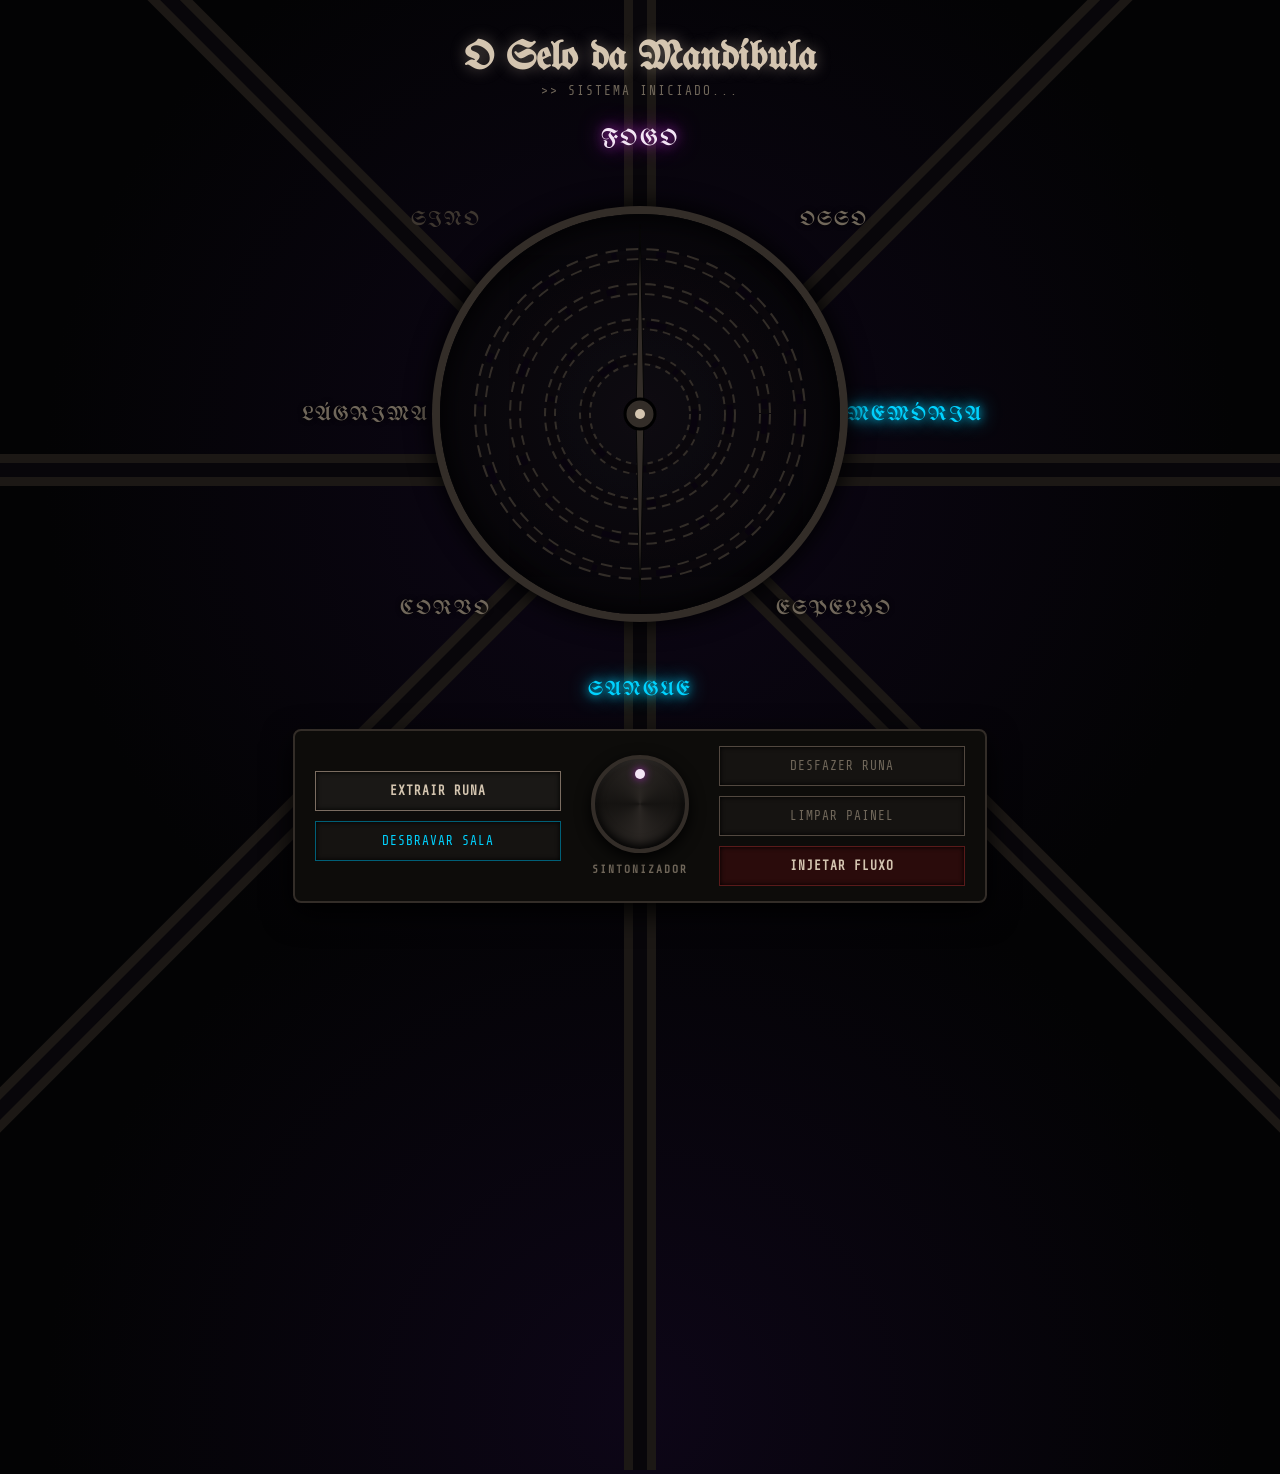
==== index.html @ b42362d1 "feat: logica aprimorada" ====
<!DOCTYPE html>
<html lang="pt-BR">
<head>
  <meta charset="UTF-8">
  <meta name="viewport" content="width=device-width, initial-scale=1.0, user-scalable=no">
  <title>O SELO DA MANDÍBULA</title>
  <link rel="preconnect" href="https://fonts.googleapis.com" />
  <link rel="preconnect" href="https://fonts.gstatic.com" crossorigin />
  <link href="https://fonts.googleapis.com/css2?family=UnifrakturMaguntia&family=Share+Tech+Mono&display=swap" rel="stylesheet" />
  <link rel="stylesheet" href="style.css" />
</head>
<body>

  <!-- Tubos Pneumáticos ao Fundo -->
  <div id="tubes-container">
    <svg id="tubes-svg" viewBox="0 0 2000 2000">
      <g id="tubes-group"></g>
    </svg>
  </div>

  <header>
    <h1>O Selo da Mand&iacute;bula</h1>
    <div class="system-log" id="log-out">&gt;&gt; SISTEMA INICIADO...</div>
  </header>

  <div class="astrolabe-wrapper">
    <div id="labels-container"></div>
    
    <svg class="astrolabe-svg" viewBox="0 0 400 400">
      <circle cx="200" cy="200" r="160" class="gear-teeth" stroke-dasharray="12 8" />
      <circle cx="200" cy="200" r="125" class="gear-teeth" stroke-dasharray="10 8" />
      <circle cx="200" cy="200" r="90" class="gear-teeth" stroke-dasharray="8 6" />
      <circle cx="200" cy="200" r="55" class="gear-teeth" stroke-dasharray="6 6" />

      <circle cx="200" cy="200" r="160" class="gear-base" />
      <circle cx="200" cy="200" r="125" class="gear-base" />
      <circle cx="200" cy="200" r="90" class="gear-base" />
      <circle cx="200" cy="200" r="55" class="gear-base" />

      <g opacity="0.6">
        <circle cx="200" cy="200" r="160" class="slosh" />
        <circle cx="200" cy="200" r="125" class="slosh" />
        <circle cx="200" cy="200" r="90" class="slosh" />
        <circle cx="200" cy="200" r="55" class="slosh" />
      </g>

      <!-- DUPLA CAMADA: liquid-glow (brilho) + liquid-core (fluido escuro no meio) -->
      <g class="ring-fill" id="ring-group-0">
        <circle cx="200" cy="200" r="55" class="liquid-glow" style="--circ: 346;" />
        <circle cx="200" cy="200" r="55" class="liquid-core" style="--circ: 346;" />
      </g>
      <g class="ring-fill" id="ring-group-1">
        <circle cx="200" cy="200" r="90" class="liquid-glow" style="--circ: 566;" />
        <circle cx="200" cy="200" r="90" class="liquid-core" style="--circ: 566;" />
      </g>
      <g class="ring-fill" id="ring-group-2">
        <circle cx="200" cy="200" r="125" class="liquid-glow" style="--circ: 786;" />
        <circle cx="200" cy="200" r="125" class="liquid-core" style="--circ: 786;" />
      </g>
      <g class="ring-fill" id="ring-group-3">
        <circle cx="200" cy="200" r="160" class="liquid-glow" style="--circ: 1006;" />
        <circle cx="200" cy="200" r="160" class="liquid-core" style="--circ: 1006;" />
      </g>

      <g id="flow-rotator">
        <line id="flow-line" x1="200" y1="200" x2="200" y2="20" class="flow-line" />
      </g>

      <g id="needle-group">
        <path d="M196,200 L200,10 L204,200 L200,390 Z" fill="var(--iron)" stroke="#050505" stroke-width="1"/>
        <circle cx="200" cy="200" r="15" fill="var(--iron)" stroke="#000" stroke-width="3"/>
        <circle cx="200" cy="200" r="5" fill="var(--bone)" />
      </g>
    </svg>
  </div>

  <!-- PAINEL DE CONTROLE OTIMIZADO -->
  <div class="dashboard-controls">
    <div class="panel-section">
      <button class="primary" id="btn-extract" onclick="extractRune()">EXTRAIR RUNA</button>
      <button id="btn-resolve" onclick="resolveRoom()" style="color: #00d2ff; border-color: #005f77;">DESBRAVAR SALA</button>
    </div>
    
    <div class="knob-wrapper">
      <div id="knob" class="knob-dial">
        <div class="knob-dot"></div>
      </div>
      <div class="knob-label">SINTONIZADOR</div>
    </div>
    
    <div class="panel-section">
      <button id="btn-undo" onclick="undoLast()">DESFAZER RUNA</button>
      <button id="btn-clear" onclick="clearAll()">LIMPAR PAINEL</button>
      <button class="danger" id="btn-inject" onclick="injectFlux()">INJETAR FLUXO</button>
    </div>
  </div>

  <div id="modal-overlay">
    <div id="modal-box">
      <h2 id="modal-title"></h2>
      <p id="modal-desc"></p>
      <button id="modal-close-btn" onclick="closeModal()">[ RECONHECER ]</button>
    </div>
  </div>

  <!-- Importa o Script Separado -->
  <script src="script.js"></script>
</body>
</html>
---- style.css ----
:root {
  --bg: #030304; /* Fundo void quase absoluto */
  --bone: #d4c5b0;
  --bone-dim: #70675a; /* Rótulos inativos mais apagados para contraste */
  --iron: #332d28; 
  --iron-light: #524840;
  --liquid: #080110; /* Preto-roxo denso */
  --miasma: #9c27b0; /* Roxo neon brilhante */
  --miasma-light: #f3e5f5; /* Rótulo ativo quase branco-roxo */
  --success: #00d2ff; /* Ciano/azul neon */
  --danger: #ff0055; /* Vermelho/magenta neon */
  --font-title: 'UnifrakturMaguntia', serif;
  --font-ui: 'Share Tech Mono', 'Courier New', monospace;
}

body {
  background-color: var(--bg);
  background-image: radial-gradient(circle at 50% 50%, #0d0617 0%, var(--bg) 75%);
  color: var(--bone);
  font-family: var(--font-ui);
  text-align: center;
  margin: 0;
  padding: 20px;
  overflow-x: hidden;
  min-height: 100vh;
  display: flex;
  flex-direction: column;
  align-items: center;
  justify-content: center;
  position: relative;
}

header { margin-bottom: 10px; z-index: 10; }
h1 {
  font-family: var(--font-title);
  font-size: 2.5rem;
  margin: 0;
  color: var(--bone);
  text-shadow: 0 0 15px rgba(212, 197, 176, 0.4);
}

.system-log {
  color: var(--bone-dim);
  font-size: 0.8rem;
  letter-spacing: 2px;
  margin-top: 5px;
  height: 20px;
  text-transform: uppercase;
}

.astrolabe-wrapper {
  position: relative;
  width: 600px;
  height: 600px;
  margin: 0 auto 15px;
}

/* Fundo Pneumático */
#tubes-container {
  position: absolute; 
  top: 50%;
  left: 50%;
  width: 2000px;
  height: 2000px;
  transform: translate(-50%, -50%);
  z-index: -1; 
  pointer-events: none;
}

#tubes-svg {
  width: 100%;
  height: 100%;
}

.tube-base {
  stroke: #1c1815;
  stroke-width: 32px;
  stroke-linecap: round;
}

.tube-groove {
  stroke: #08060a;
  stroke-width: 14px;
  stroke-linecap: round;
}

/* SISTEMA DE DUPLA CAMADA PARA OS TUBOS (Miolo preto-roxo + brilho nas bordas) */
.tube-liquid-glow {
  stroke: var(--miasma);
  stroke-width: 12px;
  stroke-linecap: round;
  stroke-dasharray: 1500;
  stroke-dashoffset: 1500;
  transition: stroke-dashoffset 0.8s cubic-bezier(0.2, 0.8, 0.2, 1);
}

.tube-liquid-core {
  stroke: var(--liquid);
  stroke-width: 6px;
  stroke-linecap: round;
  stroke-dasharray: 1500;
  stroke-dashoffset: 1500;
  transition: stroke-dashoffset 0.8s cubic-bezier(0.2, 0.8, 0.2, 1) 0.04s;
}

.tube-liquid-glow.filled, .tube-liquid-core.filled {
  stroke-dashoffset: 0;
}

.tube-liquid-glow.boil {
  animation: boilGlow 0.2s infinite alternate !important;
}
.tube-liquid-core.boil {
  animation: boilCore 0.2s infinite alternate !important;
}

@keyframes boilGlow {
  0% { stroke: var(--miasma); }
  100% { stroke: #d946ef; }
}
@keyframes boilCore {
  0% { stroke: var(--liquid); }
  100% { stroke: #310a54; }
}

#labels-container {
  position: absolute;
  top: 0;
  left: 0;
  width: 100%;
  height: 100%;
  pointer-events: none;
}

.rune-label {
  position: absolute;
  transform: translate(-50%, -50%);
  color: var(--bone-dim);
  font-family: var(--font-title);
  font-size: 1.25rem;
  letter-spacing: 2px;
  text-shadow: 0 0 5px #000;
  transition: color 0.3s, text-shadow 0.3s, transform 0.3s;
}

/* === Lógica Visual do Labirinto === */
.rune-label.resolvida {
  color: #3e3730 !important; /* Muito escura, sala vazia */
  text-shadow: none !important;
}

.rune-label.disponivel {
  color: #00d2ff;
  text-shadow: 0 0 10px #00d2ff, 0 0 20px #00d2ff;
  animation: pulse-disponivel 2s infinite alternate;
}

@keyframes pulse-disponivel {
  0% { text-shadow: 0 0 5px #00d2ff, 0 0 10px #00d2ff; color: #80e5ff; }
  100% { text-shadow: 0 0 15px #00d2ff, 0 0 30px #00d2ff; color: #ffffff; }
}

/* === Feedback da Agulha sobre Rótulo === */
.rune-label.active {
  color: var(--miasma-light);
  text-shadow: 0 0 10px var(--miasma), 0 0 20px var(--miasma);
  transform: translate(-50%, -50%) scale(1.15);
  z-index: 5;
}

.rune-label.disponivel.active {
  transform: translate(-50%, -50%) scale(1.15);
  color: #ffffff;
  text-shadow: 0 0 15px #00d2ff, 0 0 30px #00d2ff, 0 0 45px #00d2ff;
  animation: none;
}

.rune-label.extracted {
  color: var(--miasma-light);
  text-shadow: 0 0 15px var(--miasma);
}

.rune-label.extracted.active {
  transform: translate(-50%, -50%) scale(1.15);
}

.astrolabe-svg {
  position: absolute;
  top: 100px;
  left: 100px;
  width: 400px;
  height: 400px;
  border-radius: 50%;
  background: radial-gradient(circle at center, #0f0c12, #040306);
  box-shadow: inset 0 0 30px #000, 0 0 0 8px var(--iron), 0 0 25px 10px #000;
}

.gear-teeth {
  fill: none;
  stroke: var(--iron);
  stroke-width: 12;
}

.gear-base {
  fill: none;
  stroke: #0a080c;
  stroke-width: 8;
}

.slosh {
  fill: none;
  stroke: var(--liquid);
  stroke-width: 6;
  stroke-dasharray: 20 60 5 40 10 80;
  transition: stroke-dashoffset 0.5s cubic-bezier(0.25, 1, 0.5, 1);
}

/* SISTEMA DE DUPLA CAMADA PARA OS ANÉIS (Miolo preto-roxo + brilho nas bordas) */
.liquid-glow {
  fill: none;
  stroke: var(--miasma);
  stroke-width: 10px;
  stroke-linecap: round;
  stroke-dasharray: var(--circ);
  stroke-dashoffset: var(--circ);
  transition: stroke-dashoffset 0.6s ease-out;
}

.liquid-core {
  fill: none;
  stroke: var(--liquid);
  stroke-width: 4px;
  stroke-linecap: round;
  stroke-dasharray: var(--circ);
  stroke-dashoffset: var(--circ);
  transition: stroke-dashoffset 0.6s ease-out 0.04s;
}

.liquid-glow.filled, .liquid-core.filled {
  stroke-dashoffset: 0;
}

.liquid-glow.boil {
  animation: boilGlow 0.2s infinite alternate !important;
}
.liquid-core.boil {
  animation: boilCore 0.2s infinite alternate !important;
}

.flow-line {
  stroke: var(--miasma);
  stroke-width: 6;
  stroke-linecap: round;
  stroke-dasharray: 180;
  stroke-dashoffset: 180;
  opacity: 0;
}

.flow-line.active {
  stroke-dashoffset: 0;
  opacity: 1;
  transition: stroke-dashoffset 0.4s ease-out, opacity 0.1s;
}

.flow-line.fade-out {
  stroke-dashoffset: 0;
  opacity: 0;
  transition: opacity 0.3s;
}

#needle-group {
  transition: transform 0.4s cubic-bezier(0.34, 1.56, 0.64, 1);
  transform-origin: 200px 200px;
}

#flow-rotator {
  transform-origin: 200px 200px;
}

/* === O PAINEL DE CONTROLE (KNOB) === */
.dashboard-controls {
  display: flex;
  justify-content: center;
  align-items: center;
  gap: 30px;
  z-index: 10;
  width: 100%;
  max-width: 650px;
  background: #0d0c0a;
  padding: 15px 20px;
  border: 2px solid var(--iron);
  border-radius: 8px;
  box-shadow: 0 10px 30px #000;
}

.panel-section {
  display: flex;
  flex-direction: column;
  gap: 10px;
  flex: 1;
}

.knob-wrapper {
  display: flex;
  flex-direction: column;
  align-items: center;
  gap: 10px;
}

.knob-dial {
  width: 90px;
  height: 90px;
  border-radius: 50%;
  background: conic-gradient(from 180deg, #2a2623, #151311, #2a2623, #151311, #2a2623);
  box-shadow: 0 5px 15px #000, inset 0 2px 5px rgba(255,255,255,0.05), inset 0 -4px 10px #000;
  border: 4px solid var(--iron);
  position: relative;
  cursor: pointer;
  cursor: grab;
  transform: rotate(0deg);
  transition: transform 0.25s cubic-bezier(0.2, 0.8, 0.2, 1);
  touch-action: none;
}

.knob-dial:active {
  cursor: grabbing;
}

.knob-dot {
  width: 10px;
  height: 10px;
  background: var(--miasma-light);
  border-radius: 50%;
  position: absolute;
  top: 10px;
  left: 50%;
  transform: translateX(-50%);
  box-shadow: 0 0 8px var(--miasma);
}

.knob-label {
  font-size: 0.7rem;
  letter-spacing: 2px;
  color: var(--bone-dim);
  font-weight: bold;
}

button {
  background: #151311;
  border: 1px solid var(--iron-light);
  color: var(--bone-dim);
  font-family: var(--font-ui);
  font-size: 0.8rem;
  padding: 12px 10px;
  cursor: pointer;
  box-shadow: inset 0 0 5px #000;
  text-transform: uppercase;
  letter-spacing: 1px;
  transition: all 0.2s;
}

button:hover:not(:disabled) {
  background: #1a1816;
  color: var(--bone);
  border-color: var(--bone-dim);
}

button:active:not(:disabled) {
  transform: scale(0.96);
}

button.primary {
  background: #1a1816;
  border-color: #7b6d61;
  color: var(--bone);
  font-weight: bold;
}

button.danger {
  background: #2a0b0b;
  border-color: #5a1a1a;
  color: var(--bone);
  font-weight: bold;
}

button.danger:hover:not(:disabled) {
  background: #3a1515;
  border-color: #8a2a2a;
  box-shadow: 0 0 10px rgba(255, 51, 51, 0.3);
}

button:disabled {
  opacity: 0.4;
  pointer-events: none;
}

/* Animations */
@keyframes shake {
  0%, 100% { transform: translate(0, 0); }
  10%, 30%, 50%, 70%, 90% { transform: translate(-8px, -4px) rotate(-1deg); }
  20%, 40%, 60%, 80% { transform: translate(8px, 4px) rotate(1deg); }
}
.shake {
  animation: shake 0.5s cubic-bezier(.36,.07,.19,.97) both;
}

@keyframes etherealPulse {
  0%, 100% { background-color: var(--bg); }
  50% { background-color: #0b1a29; }
}
.ethereal-pulse {
  animation: etherealPulse 3s ease-in-out infinite;
}

@keyframes spin {
  0% { transform: rotate(0deg); }
  100% { transform: rotate(360deg); }
}
.ring-fill {
  transform-origin: 200px 200px;
}

/* Modal */
#modal-overlay {
  position: fixed;
  inset: 0;
  background: rgba(0,0,0,0.85);
  display: flex;
  justify-content: center;
  align-items: center;
  z-index: 1000;
  opacity: 0;
  pointer-events: none;
  transition: opacity 0.3s;
}
#modal-overlay.visible {
  opacity: 1;
  pointer-events: auto;
}
#modal-box {
  background: #0d0c0b;
  border: 2px solid var(--iron);
  padding: 30px 40px;
  text-align: center;
  box-shadow: 0 0 30px #000;
  max-width: 400px;
  width: 90%;
}
#modal-box.success {
  border-color: var(--success);
  box-shadow: 0 0 30px rgba(0, 210, 255, 0.2);
}
#modal-box.danger {
  border-color: var(--danger);
  box-shadow: 0 0 30px rgba(255, 0, 85, 0.2);
}
#modal-title {
  font-family: var(--font-title);
  font-size: 1.8rem;
  margin-top: 0;
  margin-bottom: 10px;
}
#modal-box.success #modal-title { color: var(--success); }
#modal-box.danger #modal-title { color: var(--danger); }
#modal-desc {
  font-size: 1rem;
  margin-bottom: 25px;
  color: var(--bone);
  line-height: 1.5;
}

/* Responsive Tablet/Mobile */
@media (max-width: 768px) {
  .astrolabe-wrapper {
    transform: scale(0.65);
    margin: -90px auto -60px;
  }
  .dashboard-controls {
    flex-direction: row;
    flex-wrap: wrap;
    padding: 15px;
    gap: 15px;
  }
  .knob-wrapper {
    order: -1; 
    width: 100%; 
    margin-bottom: 10px;
  }
  .panel-section {
    flex-direction: column;
    width: 45%;
  }
  h1 { font-size: 2.2rem; }
}
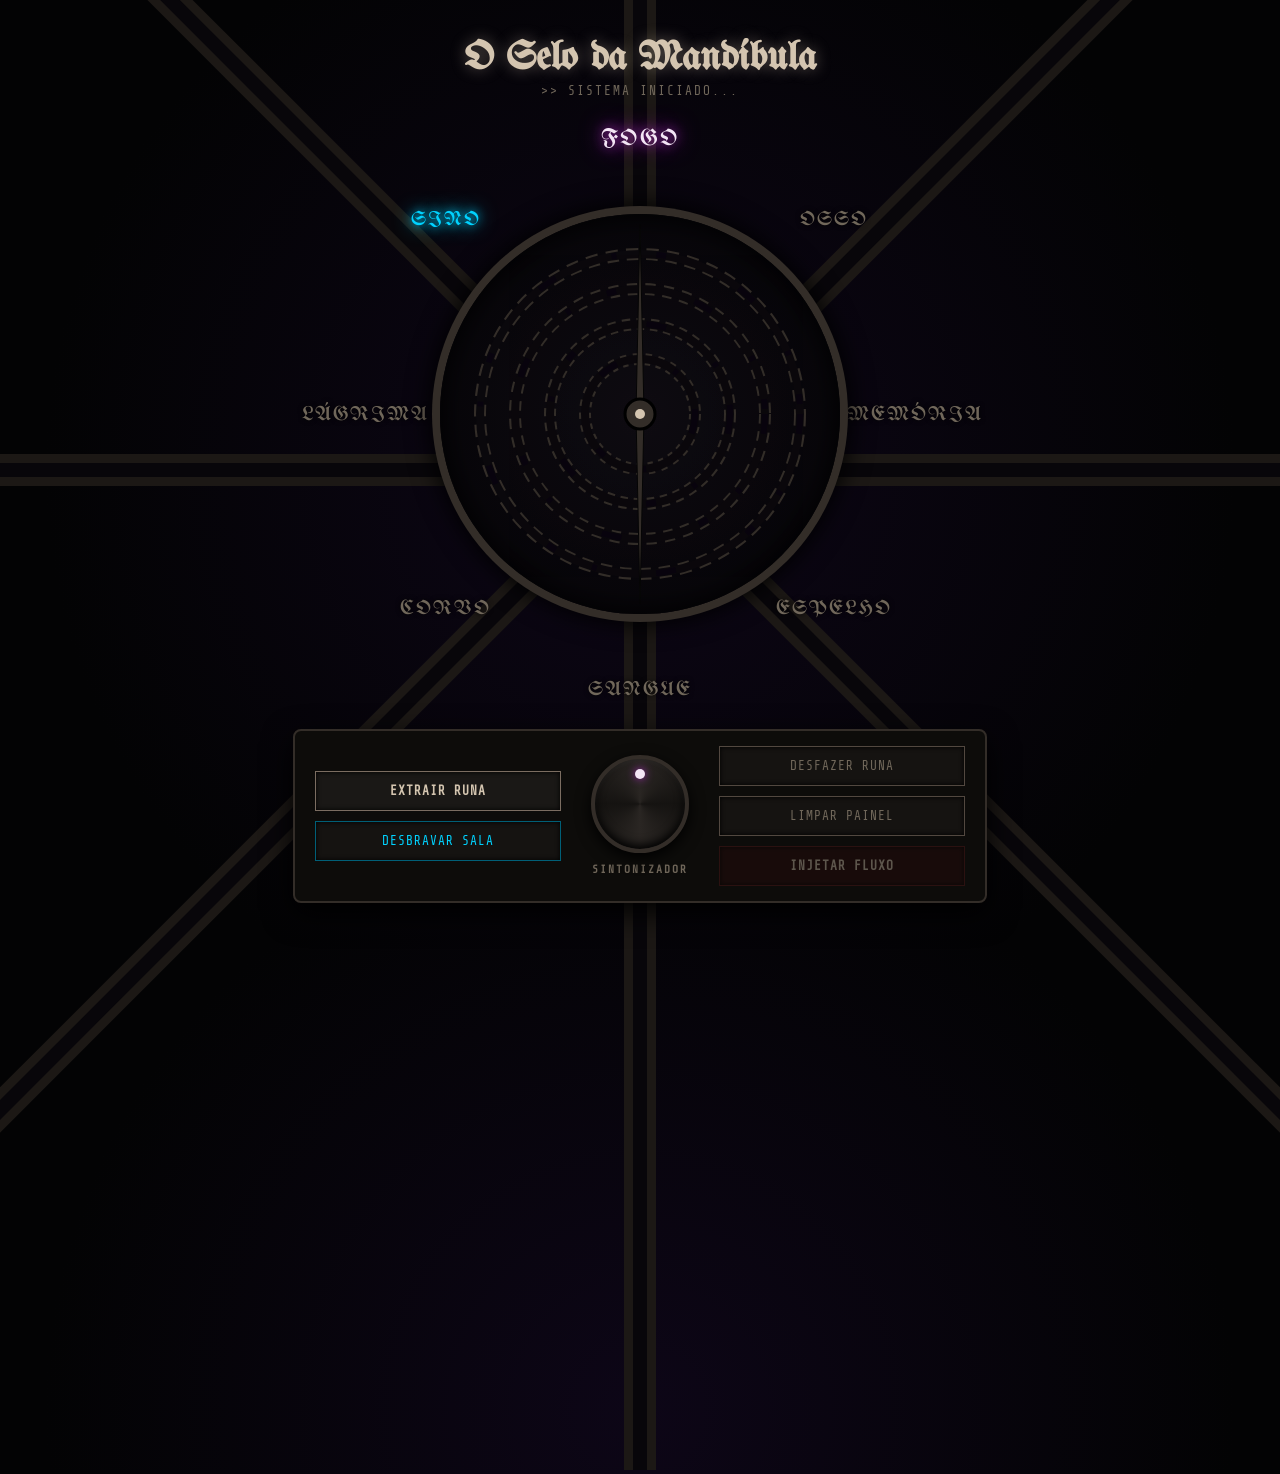
==== commit 84a3dc56: "feature: responsividade" ====
--- a/index.html
+++ b/index.html
@@ -24,9 +24,10 @@
   </header>
 
   <div class="astrolabe-wrapper">
-    <div id="labels-container"></div>
+    <div class="astrolabe-inner" id="astrolabe-inner">
+      <div id="labels-container"></div>
     
-    <svg class="astrolabe-svg" viewBox="0 0 400 400">
+      <svg class="astrolabe-svg" viewBox="0 0 400 400">
       <circle cx="200" cy="200" r="160" class="gear-teeth" stroke-dasharray="12 8" />
       <circle cx="200" cy="200" r="125" class="gear-teeth" stroke-dasharray="10 8" />
       <circle cx="200" cy="200" r="90" class="gear-teeth" stroke-dasharray="8 6" />
@@ -72,6 +73,7 @@
         <circle cx="200" cy="200" r="5" fill="var(--bone)" />
       </g>
     </svg>
+    </div>
   </div>
 
   <!-- PAINEL DE CONTROLE OTIMIZADO -->
--- a/style.css
+++ b/style.css
@@ -55,6 +55,16 @@
   margin: 0 auto 15px;
 }
 
+/* Container interno fixo em 600x600 que escala proporcionalmente ao wrapper */
+.astrolabe-inner {
+  position: absolute;
+  top: 0;
+  left: 0;
+  width: 600px;
+  height: 600px;
+  transform-origin: top left;
+}
+
 /* Fundo Pneumático */
 #tubes-container {
   position: absolute; 
@@ -144,11 +154,14 @@
 }
 
 /* === Lógica Visual do Labirinto === */
+
+/* DESBRAVADA: Verde esmeralda — "Conquistada, já passei aqui" */
 .rune-label.resolvida {
-  color: #3e3730 !important; /* Muito escura, sala vazia */
-  text-shadow: none !important;
-}
-
+  color: #2ecc71 !important;
+  text-shadow: 0 0 8px rgba(46, 204, 113, 0.6), 0 0 18px rgba(46, 204, 113, 0.3) !important;
+}
+
+/* DISPONÍVEL: Azul ciano pulsando — "Porta aberta, posso ir pra cá" */
 .rune-label.disponivel {
   color: #00d2ff;
   text-shadow: 0 0 10px #00d2ff, 0 0 20px #00d2ff;
@@ -160,7 +173,21 @@
   100% { text-shadow: 0 0 15px #00d2ff, 0 0 30px #00d2ff; color: #ffffff; }
 }
 
+/* NAVEGÁVEL: Âmbar/Dourado — "Rota +2 ou +3 que leva a sala já explorada" */
+.rune-label.navegavel {
+  color: #f0a500 !important;
+  text-shadow: 0 0 8px rgba(240, 165, 0, 0.6), 0 0 18px rgba(240, 165, 0, 0.3) !important;
+  animation: pulse-navegavel 2s infinite alternate;
+}
+
+@keyframes pulse-navegavel {
+  0% { text-shadow: 0 0 5px rgba(240, 165, 0, 0.4), 0 0 10px rgba(240, 165, 0, 0.2); color: #f0a500; }
+  100% { text-shadow: 0 0 12px rgba(240, 165, 0, 0.7), 0 0 22px rgba(240, 165, 0, 0.4); color: #ffd966; }
+}
+
 /* === Feedback da Agulha sobre Rótulo === */
+
+/* ACTIVE (genérico): Roxo neon — "Agulha apontando para esta runa" */
 .rune-label.active {
   color: var(--miasma-light);
   text-shadow: 0 0 10px var(--miasma), 0 0 20px var(--miasma);
@@ -168,13 +195,30 @@
   z-index: 5;
 }
 
+/* ACTIVE + DISPONÍVEL: Azul intenso e grande — "Agulha em cima de uma porta aberta!" */
 .rune-label.disponivel.active {
-  transform: translate(-50%, -50%) scale(1.15);
+  transform: translate(-50%, -50%) scale(1.25);
   color: #ffffff;
   text-shadow: 0 0 15px #00d2ff, 0 0 30px #00d2ff, 0 0 45px #00d2ff;
   animation: none;
 }
 
+/* ACTIVE + RESOLVIDA: Verde forte e grande — "Agulha em cima de sala já conquistada" */
+.rune-label.resolvida.active {
+  transform: translate(-50%, -50%) scale(1.15);
+  color: #5dfa8f !important;
+  text-shadow: 0 0 12px rgba(46, 204, 113, 0.8), 0 0 25px rgba(46, 204, 113, 0.5) !important;
+}
+
+/* ACTIVE + NAVEGÁVEL: Dourado forte e grande — "Agulha em cima de rota navegável" */
+.rune-label.navegavel.active {
+  transform: translate(-50%, -50%) scale(1.25);
+  color: #ffd966 !important;
+  text-shadow: 0 0 15px rgba(240, 165, 0, 0.9), 0 0 30px rgba(240, 165, 0, 0.5) !important;
+  animation: none;
+}
+
+/* EXTRAÍDA: Roxo miasma — "Runa já foi sugada pro anel central" */
 .rune-label.extracted {
   color: var(--miasma-light);
   text-shadow: 0 0 15px var(--miasma);
@@ -467,28 +511,147 @@
   margin-bottom: 25px;
   color: var(--bone);
   line-height: 1.5;
-}
-
-/* Responsive Tablet/Mobile */
-@media (max-width: 768px) {
+  white-space: pre-line;
+}
+
+/* ====================================
+   RESPONSIVIDADE — TABLET & MOBILE
+   ==================================== */
+
+/* === TABLET (até 900px) === */
+@media (max-width: 900px) {
+  body {
+    padding: 15px 10px;
+    justify-content: flex-start;
+    padding-top: 20px;
+  }
+
+  h1 {
+    font-size: clamp(1.6rem, 5vw, 2.2rem);
+  }
+
+  .system-log {
+    font-size: 0.7rem;
+    letter-spacing: 1px;
+  }
+
   .astrolabe-wrapper {
-    transform: scale(0.65);
-    margin: -90px auto -60px;
-  }
+    width: min(90vw, 520px);
+    height: min(90vw, 520px);
+  }
+
   .dashboard-controls {
+    max-width: 95vw;
+    gap: 15px;
+    padding: 12px 15px;
+  }
+
+  button {
+    font-size: 0.75rem;
+    padding: 10px 8px;
+  }
+
+  .rune-label {
+    font-size: 1.05rem;
+  }
+}
+
+/* === MOBILE (até 600px) === */
+@media (max-width: 600px) {
+  body {
+    padding: 10px 8px;
+    padding-top: 15px;
+  }
+
+  h1 {
+    font-size: clamp(1.3rem, 6vw, 1.8rem);
+  }
+
+  .system-log {
+    font-size: 0.65rem;
+    letter-spacing: 0.5px;
+  }
+
+  .astrolabe-wrapper {
+    width: min(92vw, 420px);
+    height: min(92vw, 420px);
+    margin: 0 auto 8px;
+  }
+
+  .dashboard-controls {
+    flex-direction: column;
+    align-items: stretch;
+    max-width: 95vw;
+    gap: 12px;
+    padding: 12px;
+  }
+
+  .dashboard-controls > .panel-section {
     flex-direction: row;
-    flex-wrap: wrap;
-    padding: 15px;
-    gap: 15px;
-  }
+    justify-content: stretch;
+    gap: 8px;
+  }
+
+  .dashboard-controls > .panel-section button {
+    flex: 1;
+    font-size: 0.65rem;
+    padding: 10px 4px;
+    letter-spacing: 0.5px;
+  }
+
   .knob-wrapper {
-    order: -1; 
-    width: 100%; 
-    margin-bottom: 10px;
-  }
-  .panel-section {
-    flex-direction: column;
-    width: 45%;
-  }
-  h1 { font-size: 2.2rem; }
-}
+    order: -1;
+    align-self: center;
+  }
+
+  .knob-dial {
+    width: 75px;
+    height: 75px;
+  }
+
+  #modal-box {
+    padding: 20px 18px;
+    width: 95%;
+    max-width: 95vw;
+  }
+
+  #modal-title {
+    font-size: 1.3rem;
+  }
+
+  #modal-desc {
+    font-size: 0.85rem;
+  }
+
+  .rune-label {
+    font-size: 0.85rem;
+    letter-spacing: 1px;
+  }
+}
+
+/* === MOBILE PEQUENO (até 380px) === */
+@media (max-width: 380px) {
+  h1 {
+    font-size: 1.2rem;
+  }
+
+  .astrolabe-wrapper {
+    width: 95vw;
+    height: 95vw;
+  }
+
+  .dashboard-controls > .panel-section button {
+    font-size: 0.58rem;
+    padding: 8px 2px;
+  }
+
+  .knob-dial {
+    width: 65px;
+    height: 65px;
+  }
+
+  .rune-label {
+    font-size: 0.72rem;
+    letter-spacing: 0;
+  }
+}
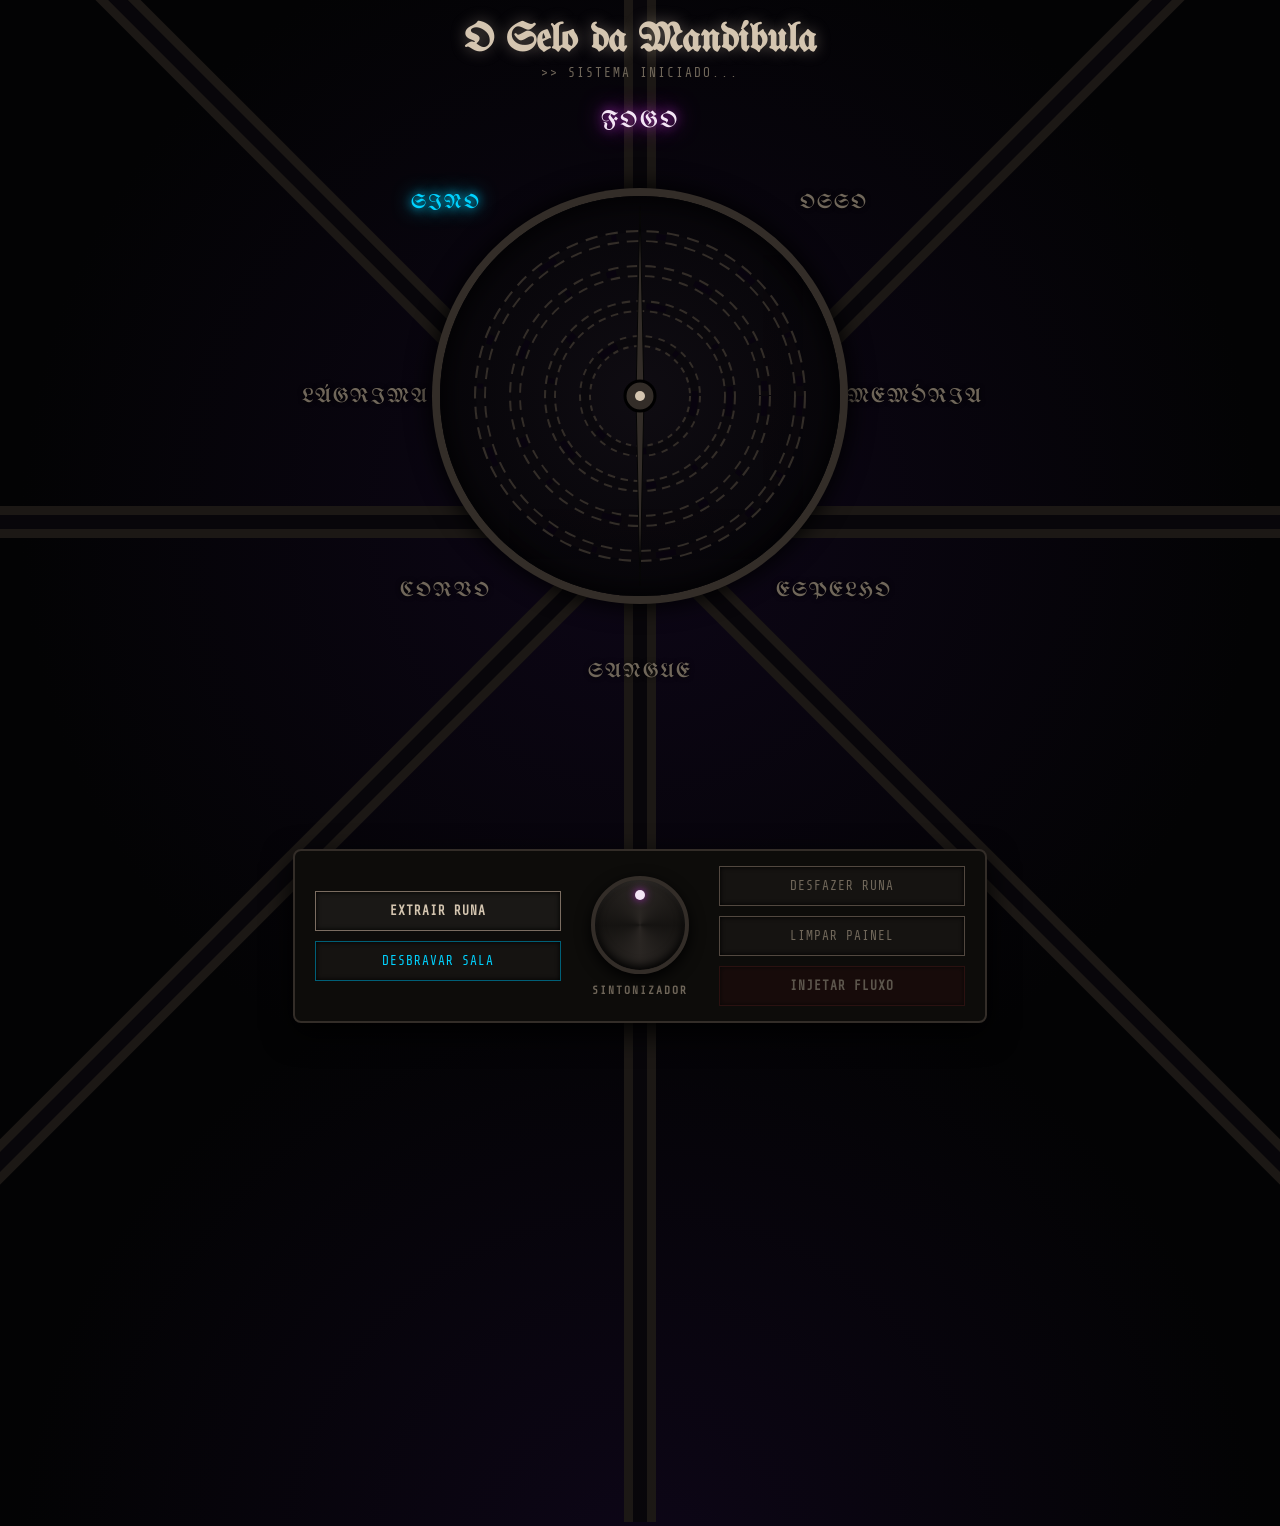
==== commit a8693eda: "feat: modo planta" ====
--- a/index.html
+++ b/index.html
@@ -11,6 +11,261 @@
 </head>
 <body>
 
+  <!-- RAÍZES FULL-SCREEN DA PLANTA NEGRA (fundo fixo) -->
+  <svg id="full-roots-svg" viewBox="0 0 100 100" preserveAspectRatio="xMidYMid slice" aria-hidden="true">
+
+    <!-- ═══ CANTO INFERIOR ESQUERDO — TRONCO PRINCIPAL ═══ -->
+    <path class="root r-thick" d="M-2,102 C4,86 1,72 9,58 C16,44 9,26 20,14"/>
+    <path class="root r-thick" d="M0,98  C8,80 4,65 13,50 C20,37 13,20 24,8"/>
+    <path class="root r-thick" d="M-4,88  C6,72 2,58 10,44 C17,31 10,16 22,5"/>
+    <path class="root r-mid"   d="M3,102  C9,85 17,72 12,56 C8,42 21,28 15,12"/>
+    <path class="root r-mid"   d="M-6,80  C5,66 1,53 9,40 C16,28 9,14 19,4"/>
+    <path class="root r-mid"   d="M6,102  C10,88 4,76 18,60 C28,47 22,32 36,18"/>
+    <path class="root r-thin"  d="M1,92   C5,76 12,66 8,52 C4,40 14,26 8,12"/>
+    <path class="root r-thin"  d="M9,102  C13,88 7,75 22,60 C32,49 26,34 40,22"/>
+    <path class="root r-thin"  d="M-3,72  C4,60 8,50 5,38 C2,27 10,16 5,5"/>
+    <path class="root r-twig"  d="M9,58   C16,50 24,44 32,36"/>
+    <path class="root r-twig"  d="M13,50  C20,42 28,36 36,27"/>
+    <path class="root r-twig"  d="M20,14  C26,9  33,6  42,3"/>
+    <path class="root r-twig"  d="M24,8   C30,4  38,2  46,0"/>
+    <path class="root r-twig"  d="M15,12  C23,7  32,4  42,2"/>
+    <path class="root r-twig"  d="M36,18  C44,13 52,10 62,6"/>
+    <path class="root r-twig"  d="M22,5   C30,2  40,1  50,0"/>
+    <!-- Beirada esquerda sobe até o topo -->
+    <path class="root r-mid"   d="M0,42   C2,33 0,23 3,15 C5,8 1,3 7,0"/>
+    <path class="root r-mid"   d="M0,62   C3,50 1,40 4,30 C7,20 3,10 10,2"/>
+    <path class="root r-thin"  d="M0,55   C2,44 4,34 2,24 C1,15 6,7 4,0"/>
+    <path class="root r-thin"  d="M0,75   C4,62 2,50 6,38 C9,27 5,14 13,4"/>
+    <path class="root r-twig"  d="M3,15   C10,12 18,10 26,8"/>
+    <path class="root r-twig"  d="M4,30   C12,27 20,24 30,20"/>
+    <!-- tendões rastejando para o centro -->
+    <path class="root r-thin"  d="M18,60  C28,54 38,50 48,44 C56,39 64,36 72,32"/>
+    <path class="root r-twig"  d="M24,44  C34,40 44,36 54,30 C62,25 70,22 80,18"/>
+    <path class="root r-twig"  d="M36,18  C46,16 56,14 66,11 C74,9 82,7 90,5"/>
+
+    <!-- ═══ CANTO INFERIOR DIREITO — ESPELHO CAÓTICO ═══ -->
+    <path class="root r-thick" d="M102,102 C96,86 99,72 91,58 C84,44 91,26 80,14"/>
+    <path class="root r-thick" d="M100,98  C92,80 96,65 87,50 C80,37 87,20 76,8"/>
+    <path class="root r-thick" d="M104,88  C94,72 98,58 90,44 C83,31 90,16 78,5"/>
+    <path class="root r-mid"   d="M97,102  C91,85 83,72 88,56 C92,42 79,28 85,12"/>
+    <path class="root r-mid"   d="M106,80  C95,66 99,53 91,40 C84,28 91,14 81,4"/>
+    <path class="root r-mid"   d="M94,102  C90,88 96,76 82,60 C72,47 78,32 64,18"/>
+    <path class="root r-thin"  d="M99,92   C95,76 88,66 92,52 C96,40 86,26 92,12"/>
+    <path class="root r-thin"  d="M91,102  C87,88 93,75 78,60 C68,49 74,34 60,22"/>
+    <path class="root r-twig"  d="M91,58   C84,50 76,44 68,36"/>
+    <path class="root r-twig"  d="M87,50   C80,42 72,36 64,27"/>
+    <path class="root r-twig"  d="M80,14   C74,9  67,6  58,3"/>
+    <path class="root r-twig"  d="M76,8    C70,4  62,2  54,0"/>
+    <path class="root r-twig"  d="M85,12   C77,7  68,4  58,2"/>
+    <path class="root r-twig"  d="M64,18   C56,13 48,10 38,6"/>
+    <!-- Beirada direita sobe -->
+    <path class="root r-mid"   d="M100,42  C98,33 100,23 97,15 C95,8 99,3 93,0"/>
+    <path class="root r-mid"   d="M100,62  C97,50 99,40 96,30 C93,20 97,10 90,2"/>
+    <path class="root r-thin"  d="M100,55  C98,44 96,34 98,24 C99,15 94,7 96,0"/>
+    <path class="root r-twig"  d="M97,15   C90,12 82,10 74,8"/>
+    <path class="root r-twig"  d="M96,30   C88,27 80,24 70,20"/>
+    <!-- tendões para o centro direito -->
+    <path class="root r-thin"  d="M82,60   C72,54 62,50 52,44 C44,39 36,36 28,32"/>
+    <path class="root r-twig"  d="M76,44   C66,40 56,36 46,30 C38,25 30,22 20,18"/>
+
+    <!-- ═══ CANTO SUPERIOR ESQUERDO ═══ -->
+    <path class="root r-thick" d="M-2,-2   C5,10 2,20 10,32 C16,42 8,55 18,65"/>
+    <path class="root r-mid"   d="M0,-4    C7,8  4,18 12,28 C18,38 10,52 20,60"/>
+    <path class="root r-mid"   d="M5,-3    C10,9 6,20 15,30 C22,40 14,54 25,62"/>
+    <path class="root r-thin"  d="M8,-2    C14,10 10,22 18,33 C24,43 18,57 28,66"/>
+    <path class="root r-twig"  d="M10,32   C18,36 28,38 38,44"/>
+    <path class="root r-twig"  d="M16,42   C24,46 34,48 44,54"/>
+    <path class="root r-twig"  d="M18,65   C26,68 36,70 46,72"/>
+
+    <!-- ═══ CANTO SUPERIOR DIREITO ═══ -->
+    <path class="root r-thick" d="M102,-2  C95,10 98,20 90,32 C84,42 92,55 82,65"/>
+    <path class="root r-mid"   d="M100,-4  C93,8  96,18 88,28 C82,38 90,52 80,60"/>
+    <path class="root r-mid"   d="M95,-3   C90,9  94,20 85,30 C78,40 86,54 75,62"/>
+    <path class="root r-thin"  d="M92,-2   C86,10 90,22 82,33 C76,43 82,57 72,66"/>
+    <path class="root r-twig"  d="M90,32   C82,36 72,38 62,44"/>
+    <path class="root r-twig"  d="M84,42   C76,46 66,48 56,54"/>
+
+    <!-- ═══ TOPO CENTRO — raízes caindo ═══ -->
+    <path class="root r-thick" d="M50,-3   C48,8  52,18 46,30 C41,40 48,52 42,64"/>
+    <path class="root r-mid"   d="M45,-2   C43,9  47,20 40,32 C35,42 42,55 36,66"/>
+    <path class="root r-mid"   d="M55,-2   C57,9  53,20 60,32 C65,42 58,55 64,66"/>
+    <path class="root r-thin"  d="M40,-4   C38,8  42,20 36,32 C31,43 38,56 30,68"/>
+    <path class="root r-thin"  d="M60,-4   C62,8  58,20 64,32 C69,43 62,56 70,68"/>
+    <path class="root r-twig"  d="M46,30   C38,35 30,38 22,44"/>
+    <path class="root r-twig"  d="M60,32   C68,35 76,38 84,44"/>
+    <path class="root r-twig"  d="M42,64   C50,68 60,70 68,74"/>
+
+    <!-- ═══ CENTRO DA TELA — A PRAGA INVADE O MEIO ═══ -->
+    <path class="root r-mid"   d="M28,48   C36,46 44,48 50,50 C56,52 64,50 72,48"/>
+    <path class="root r-thin"  d="M22,52   C32,50 42,52 50,54 C58,56 68,54 78,52"/>
+    <path class="root r-twig"  d="M18,44   C28,42 38,44 46,46 C54,48 62,46 72,42"/>
+    <path class="root r-twig"  d="M15,58   C26,56 38,58 50,60 C62,62 74,60 85,58"/>
+    <!-- diagonal cruzando -->
+    <path class="root r-thin"  d="M5,35    C20,40 35,44 50,50 C65,56 80,60 95,65"/>
+    <path class="root r-twig"  d="M5,65    C20,60 35,56 50,52 C65,48 80,44 95,38"/>
+    <path class="root r-twig"  d="M8,80    C22,74 38,68 50,64 C62,60 78,56 92,50"/>
+
+    <!-- ═══ FLORES NEGRAS — espalhadas por toda a tela ═══ -->
+    <!-- Flor 1: canto inferior esquerdo -->
+    <g class="blossom" transform="translate(16,22)">
+      <ellipse class="petal" rx="0.55" ry="2.0" transform="rotate(0)"/>
+      <ellipse class="petal" rx="0.55" ry="2.0" transform="rotate(51.4)"/>
+      <ellipse class="petal" rx="0.55" ry="2.0" transform="rotate(102.8)"/>
+      <ellipse class="petal" rx="0.55" ry="2.0" transform="rotate(154.2)"/>
+      <ellipse class="petal" rx="0.55" ry="2.0" transform="rotate(205.6)"/>
+      <ellipse class="petal" rx="0.55" ry="2.0" transform="rotate(257)"/>
+      <ellipse class="petal" rx="0.55" ry="2.0" transform="rotate(308.4)"/>
+      <circle class="blossom-center" r="0.7"/>
+    </g>
+    <!-- Flor 2: beirada esquerda -->
+    <g class="blossom" transform="translate(5,45)">
+      <ellipse class="petal" rx="0.45" ry="1.6" transform="rotate(0)"/>
+      <ellipse class="petal" rx="0.45" ry="1.6" transform="rotate(60)"/>
+      <ellipse class="petal" rx="0.45" ry="1.6" transform="rotate(120)"/>
+      <ellipse class="petal" rx="0.45" ry="1.6" transform="rotate(180)"/>
+      <ellipse class="petal" rx="0.45" ry="1.6" transform="rotate(240)"/>
+      <ellipse class="petal" rx="0.45" ry="1.6" transform="rotate(300)"/>
+      <circle class="blossom-center" r="0.55"/>
+    </g>
+    <!-- Flor 3: topo esquerdo -->
+    <g class="blossom" transform="translate(12,58)">
+      <ellipse class="petal" rx="0.5" ry="1.8" transform="rotate(25)"/>
+      <ellipse class="petal" rx="0.5" ry="1.8" transform="rotate(76.4)"/>
+      <ellipse class="petal" rx="0.5" ry="1.8" transform="rotate(127.8)"/>
+      <ellipse class="petal" rx="0.5" ry="1.8" transform="rotate(179.2)"/>
+      <ellipse class="petal" rx="0.5" ry="1.8" transform="rotate(230.6)"/>
+      <ellipse class="petal" rx="0.5" ry="1.8" transform="rotate(282)"/>
+      <circle class="blossom-center" r="0.6"/>
+    </g>
+    <!-- Flor 4: topo centro esquerdo -->
+    <g class="blossom" transform="translate(28,8)">
+      <ellipse class="petal" rx="0.6" ry="2.2" transform="rotate(0)"/>
+      <ellipse class="petal" rx="0.6" ry="2.2" transform="rotate(51.4)"/>
+      <ellipse class="petal" rx="0.6" ry="2.2" transform="rotate(102.8)"/>
+      <ellipse class="petal" rx="0.6" ry="2.2" transform="rotate(154.2)"/>
+      <ellipse class="petal" rx="0.6" ry="2.2" transform="rotate(205.6)"/>
+      <ellipse class="petal" rx="0.6" ry="2.2" transform="rotate(257)"/>
+      <ellipse class="petal" rx="0.6" ry="2.2" transform="rotate(308.4)"/>
+      <circle class="blossom-center" r="0.75"/>
+    </g>
+    <!-- Flor 5: topo centro -->
+    <g class="blossom" transform="translate(50,5)">
+      <ellipse class="petal" rx="0.65" ry="2.4" transform="rotate(0)"/>
+      <ellipse class="petal" rx="0.65" ry="2.4" transform="rotate(51.4)"/>
+      <ellipse class="petal" rx="0.65" ry="2.4" transform="rotate(102.8)"/>
+      <ellipse class="petal" rx="0.65" ry="2.4" transform="rotate(154.2)"/>
+      <ellipse class="petal" rx="0.65" ry="2.4" transform="rotate(205.6)"/>
+      <ellipse class="petal" rx="0.65" ry="2.4" transform="rotate(257)"/>
+      <ellipse class="petal" rx="0.65" ry="2.4" transform="rotate(308.4)"/>
+      <circle class="blossom-center" r="0.8"/>
+    </g>
+    <!-- Flor 6: topo centro direito -->
+    <g class="blossom" transform="translate(72,8)">
+      <ellipse class="petal" rx="0.6" ry="2.2" transform="rotate(15)"/>
+      <ellipse class="petal" rx="0.6" ry="2.2" transform="rotate(66.4)"/>
+      <ellipse class="petal" rx="0.6" ry="2.2" transform="rotate(117.8)"/>
+      <ellipse class="petal" rx="0.6" ry="2.2" transform="rotate(169.2)"/>
+      <ellipse class="petal" rx="0.6" ry="2.2" transform="rotate(220.6)"/>
+      <ellipse class="petal" rx="0.6" ry="2.2" transform="rotate(272)"/>
+      <ellipse class="petal" rx="0.6" ry="2.2" transform="rotate(323.4)"/>
+      <circle class="blossom-center" r="0.75"/>
+    </g>
+    <!-- Flor 7: beirada direita -->
+    <g class="blossom" transform="translate(95,45)">
+      <ellipse class="petal" rx="0.45" ry="1.6" transform="rotate(0)"/>
+      <ellipse class="petal" rx="0.45" ry="1.6" transform="rotate(60)"/>
+      <ellipse class="petal" rx="0.45" ry="1.6" transform="rotate(120)"/>
+      <ellipse class="petal" rx="0.45" ry="1.6" transform="rotate(180)"/>
+      <ellipse class="petal" rx="0.45" ry="1.6" transform="rotate(240)"/>
+      <ellipse class="petal" rx="0.45" ry="1.6" transform="rotate(300)"/>
+      <circle class="blossom-center" r="0.55"/>
+    </g>
+    <!-- Flor 8: canto inferior direito -->
+    <g class="blossom" transform="translate(84,22)">
+      <ellipse class="petal" rx="0.55" ry="2.0" transform="rotate(0)"/>
+      <ellipse class="petal" rx="0.55" ry="2.0" transform="rotate(51.4)"/>
+      <ellipse class="petal" rx="0.55" ry="2.0" transform="rotate(102.8)"/>
+      <ellipse class="petal" rx="0.55" ry="2.0" transform="rotate(154.2)"/>
+      <ellipse class="petal" rx="0.55" ry="2.0" transform="rotate(205.6)"/>
+      <ellipse class="petal" rx="0.55" ry="2.0" transform="rotate(257)"/>
+      <ellipse class="petal" rx="0.55" ry="2.0" transform="rotate(308.4)"/>
+      <circle class="blossom-center" r="0.7"/>
+    </g>
+    <!-- Flor 9: centro esquerdo -->
+    <g class="blossom" transform="translate(22,50)">
+      <ellipse class="petal" rx="0.5" ry="1.8" transform="rotate(0)"/>
+      <ellipse class="petal" rx="0.5" ry="1.8" transform="rotate(51.4)"/>
+      <ellipse class="petal" rx="0.5" ry="1.8" transform="rotate(102.8)"/>
+      <ellipse class="petal" rx="0.5" ry="1.8" transform="rotate(154.2)"/>
+      <ellipse class="petal" rx="0.5" ry="1.8" transform="rotate(205.6)"/>
+      <ellipse class="petal" rx="0.5" ry="1.8" transform="rotate(257)"/>
+      <circle class="blossom-center" r="0.65"/>
+    </g>
+    <!-- Flor 10: centro direito -->
+    <g class="blossom" transform="translate(78,50)">
+      <ellipse class="petal" rx="0.5" ry="1.8" transform="rotate(0)"/>
+      <ellipse class="petal" rx="0.5" ry="1.8" transform="rotate(51.4)"/>
+      <ellipse class="petal" rx="0.5" ry="1.8" transform="rotate(102.8)"/>
+      <ellipse class="petal" rx="0.5" ry="1.8" transform="rotate(154.2)"/>
+      <ellipse class="petal" rx="0.5" ry="1.8" transform="rotate(205.6)"/>
+      <ellipse class="petal" rx="0.5" ry="1.8" transform="rotate(257)"/>
+      <circle class="blossom-center" r="0.65"/>
+    </g>
+    <!-- Flor 11: centro absoluto (pequena) -->
+    <g class="blossom" transform="translate(50,50)">
+      <ellipse class="petal" rx="0.4" ry="1.4" transform="rotate(0)"/>
+      <ellipse class="petal" rx="0.4" ry="1.4" transform="rotate(51.4)"/>
+      <ellipse class="petal" rx="0.4" ry="1.4" transform="rotate(102.8)"/>
+      <ellipse class="petal" rx="0.4" ry="1.4" transform="rotate(154.2)"/>
+      <ellipse class="petal" rx="0.4" ry="1.4" transform="rotate(205.6)"/>
+      <ellipse class="petal" rx="0.4" ry="1.4" transform="rotate(257)"/>
+      <circle class="blossom-center" r="0.5"/>
+    </g>
+    <!-- Flor 12: inferior esquerdo central -->
+    <g class="blossom" transform="translate(35,78)">
+      <ellipse class="petal" rx="0.5" ry="1.9" transform="rotate(0)"/>
+      <ellipse class="petal" rx="0.5" ry="1.9" transform="rotate(51.4)"/>
+      <ellipse class="petal" rx="0.5" ry="1.9" transform="rotate(102.8)"/>
+      <ellipse class="petal" rx="0.5" ry="1.9" transform="rotate(154.2)"/>
+      <ellipse class="petal" rx="0.5" ry="1.9" transform="rotate(205.6)"/>
+      <ellipse class="petal" rx="0.5" ry="1.9" transform="rotate(257)"/>
+      <ellipse class="petal" rx="0.5" ry="1.9" transform="rotate(308.4)"/>
+      <circle class="blossom-center" r="0.65"/>
+    </g>
+    <!-- Flor 13: inferior direito central -->
+    <g class="blossom" transform="translate(65,78)">
+      <ellipse class="petal" rx="0.5" ry="1.9" transform="rotate(20)"/>
+      <ellipse class="petal" rx="0.5" ry="1.9" transform="rotate(71.4)"/>
+      <ellipse class="petal" rx="0.5" ry="1.9" transform="rotate(122.8)"/>
+      <ellipse class="petal" rx="0.5" ry="1.9" transform="rotate(174.2)"/>
+      <ellipse class="petal" rx="0.5" ry="1.9" transform="rotate(225.6)"/>
+      <ellipse class="petal" rx="0.5" ry="1.9" transform="rotate(277)"/>
+      <ellipse class="petal" rx="0.5" ry="1.9" transform="rotate(328.4)"/>
+      <circle class="blossom-center" r="0.65"/>
+    </g>
+    <!-- Flor 14: superior esquerdo -->
+    <g class="blossom" transform="translate(14,72)">
+      <ellipse class="petal" rx="0.45" ry="1.6" transform="rotate(0)"/>
+      <ellipse class="petal" rx="0.45" ry="1.6" transform="rotate(60)"/>
+      <ellipse class="petal" rx="0.45" ry="1.6" transform="rotate(120)"/>
+      <ellipse class="petal" rx="0.45" ry="1.6" transform="rotate(180)"/>
+      <ellipse class="petal" rx="0.45" ry="1.6" transform="rotate(240)"/>
+      <ellipse class="petal" rx="0.45" ry="1.6" transform="rotate(300)"/>
+      <circle class="blossom-center" r="0.55"/>
+    </g>
+    <!-- Flor 15: superior direito -->
+    <g class="blossom" transform="translate(86,72)">
+      <ellipse class="petal" rx="0.45" ry="1.6" transform="rotate(0)"/>
+      <ellipse class="petal" rx="0.45" ry="1.6" transform="rotate(60)"/>
+      <ellipse class="petal" rx="0.45" ry="1.6" transform="rotate(120)"/>
+      <ellipse class="petal" rx="0.45" ry="1.6" transform="rotate(180)"/>
+      <ellipse class="petal" rx="0.45" ry="1.6" transform="rotate(240)"/>
+      <ellipse class="petal" rx="0.45" ry="1.6" transform="rotate(300)"/>
+      <circle class="blossom-center" r="0.55"/>
+    </g>
+  </svg>
+
+
   <!-- Tubos Pneumáticos ao Fundo -->
   <div id="tubes-container">
     <svg id="tubes-svg" viewBox="0 0 2000 2000">
@@ -73,28 +328,57 @@
         <circle cx="200" cy="200" r="5" fill="var(--bone)" />
       </g>
     </svg>
+
     </div>
   </div>
 
-  <!-- PAINEL DE CONTROLE OTIMIZADO -->
-  <div class="dashboard-controls">
-    <div class="panel-section">
-      <button class="primary" id="btn-extract" onclick="extractRune()">EXTRAIR RUNA</button>
-      <button id="btn-resolve" onclick="resolveRoom()" style="color: #00d2ff; border-color: #005f77;">DESBRAVAR SALA</button>
+  <!-- PAINEL DE CONTROLE + RAÍZES DA PLANTA NEGRA -->
+  <div class="dashboard-wrapper">
+
+    <!-- SVG de Raízes Orgânicas no Painel (Planta Negra) -->
+    <svg class="roots-svg" viewBox="0 0 650 140" preserveAspectRatio="xMidYMid meet" aria-hidden="true">
+      <!-- === ESQUERDA: troncos pesados invadindo o painel === -->
+      <path class="root r-thick" d="M-5,140  C15,115 8,88  28,68  C44,52  36,28  58,12"/>
+      <path class="root r-thick" d="M0,125   C18,100 10,78  32,58  C48,42  40,20  62,5"/>
+      <path class="root r-mid"   d="M5,140   C12,118 20,100 15,78  C10,58  24,38  18,15"/>
+      <ellipse class="root-node" cx="58" cy="12" rx="4" ry="6" transform="rotate(-20 58 12)"/>
+      <ellipse class="root-node" cx="18" cy="15" rx="3" ry="5" transform="rotate(15 18 15)"/>
+
+      <!-- === DIREITA: espelho de infestação === -->
+      <path class="root r-thick" d="M655,140 C635,115 642,88 622,68  C606,52 614,28 592,12"/>
+      <path class="root r-thick" d="M650,125 C632,100 640,78 618,58  C602,42 610,20 588,5"/>
+      <path class="root r-mid"   d="M645,140 C638,118 630,100 635,78 C640,58 626,38 632,15"/>
+      <ellipse class="root-node" cx="592" cy="12" rx="4" ry="6" transform="rotate(20 592 12)"/>
+      <ellipse class="root-node" cx="632" cy="15" rx="3" ry="5" transform="rotate(-15 632 15)"/>
+
+      <!-- === CENTRO: garras subindo pelo centro do mecanismo === -->
+      <path class="root r-thick" d="M308,140 C310,118 302,102 314,85  C324,70  310,52 322,35"/>
+      <path class="root r-thick" d="M328,140 C330,118 338,102 326,85  C316,70  330,52 318,35"/>
+      <path class="root r-thin"  d="M120,140 C180,130 240,135 300,128 C360,120 420,128 480,135 C520,140 550,140 590,138"/>
+      <ellipse class="root-node" cx="322" cy="35" rx="3.5" ry="5.5" transform="rotate(-5 322 35)"/>
+      <ellipse class="root-node" cx="318" cy="35" rx="3"   ry="5"   transform="rotate(8 318 35)"/>
+    </svg>
+
+    <div class="dashboard-controls">
+      <div class="panel-section">
+        <button class="primary" id="btn-extract" onclick="extractRune()">EXTRAIR RUNA</button>
+        <button id="btn-resolve" onclick="resolveRoom()" style="color: #00d2ff; border-color: #005f77;">DESBRAVAR SALA</button>
+      </div>
+      
+      <div class="knob-wrapper">
+        <div id="knob" class="knob-dial">
+          <div class="knob-dot"></div>
+        </div>
+        <div class="knob-label">SINTONIZADOR</div>
+      </div>
+      
+      <div class="panel-section">
+        <button id="btn-undo" onclick="undoLast()">DESFAZER RUNA</button>
+        <button id="btn-clear" onclick="clearAll()">LIMPAR PAINEL</button>
+        <button class="danger" id="btn-inject" onclick="injectFlux()">INJETAR FLUXO</button>
+      </div>
     </div>
-    
-    <div class="knob-wrapper">
-      <div id="knob" class="knob-dial">
-        <div class="knob-dot"></div>
-      </div>
-      <div class="knob-label">SINTONIZADOR</div>
-    </div>
-    
-    <div class="panel-section">
-      <button id="btn-undo" onclick="undoLast()">DESFAZER RUNA</button>
-      <button id="btn-clear" onclick="clearAll()">LIMPAR PAINEL</button>
-      <button class="danger" id="btn-inject" onclick="injectFlux()">INJETAR FLUXO</button>
-    </div>
+
   </div>
 
   <div id="modal-overlay">
@@ -105,6 +389,35 @@
     </div>
   </div>
 
+  <!-- Modal Terminal: Override da Planta Negra -->
+  <div id="override-overlay">
+    <div id="override-box">
+      <div id="override-terminal">
+        <div class="term-line alert">&gt; [ ALERTA DE BIOS-SISTEMA: INVAS&Atilde;O DE HARDWARE ]</div>
+        <br>
+        <div class="term-line dim">&gt; Detectando novo dispositivo conectado &agrave; porta matriz...</div>
+        <div class="term-line dim">&gt; Tentativa de leitura de driver... <span class="term-fail">[ FALHA ]</span></div>
+        <div class="term-line dim">&gt; An&aacute;lise de c&oacute;digo-fonte: <span class="term-ok">MATERIAL ORG&Acirc;NICO DETECTADO.</span></div>
+        <div class="term-line dim">&gt; Classifica&ccedil;&atilde;o: <span class="term-ok">Flora Parasit&aacute;ria / Cepa-Umbra.</span></div>
+        <br>
+        <div class="term-line alert">&gt; [ INICIANDO PROTOCOLO DE SIMBIOSE FOR&Ccedil;ADA ]</div>
+        <br>
+        <div class="term-line">&gt; <em>O parasita est&aacute; sobrescrevendo as permiss&otilde;es de seguran&ccedil;a da Mand&iacute;bula.</em></div>
+        <div class="term-line">&gt; <em>Injetando lodo condutor nas engrenagens prim&aacute;rias...</em></div>
+        <br>
+        <div class="term-line dim">&gt; Status das Travas F&iacute;sicas: <span class="term-fail">CORROMPIDAS.</span></div>
+        <div class="term-line dim">&gt; Portas do Labirinto: <span class="term-ok">FOR&Ccedil;ADAS PARA ABERTURA.</span></div>
+        <div class="term-line dim">&gt; Roteamento de Miasma: <span class="term-ok">BYPASS CONCLU&Iacute;DO.</span></div>
+        <br>
+        <div class="term-line alert">&gt; [ OVERRIDE BEM-SUCEDIDO ]</div>
+        <div class="term-line">A entidade vegetal assumiu o controle geogr&aacute;fico do complexo. Caminho livre detectado.</div>
+        <br>
+        <div class="term-line warn">&gt; As v&aacute;lvulas de ess&ecirc;ncia n&atilde;o foram comprometidas. O sistema ainda aguarda a extra&ccedil;&atilde;o manual das runas nas salas correspondentes para preencher o recp&aacute;culo central.</div>
+      </div>
+      <button id="override-close-btn" onclick="closeOverride()">&gt;_ RECONHECER SIMBIOSE</button>
+    </div>
+  </div>
+
   <!-- Importa o Script Separado -->
   <script src="script.js"></script>
 </body>
--- a/style.css
+++ b/style.css
@@ -30,7 +30,7 @@
   position: relative;
 }
 
-header { margin-bottom: 10px; z-index: 10; }
+header { margin-bottom: 10px; z-index: 10; position: relative; }
 h1 {
   font-family: var(--font-title);
   font-size: 2.5rem;
@@ -319,6 +319,141 @@
 
 #flow-rotator {
   transform-origin: 200px 200px;
+}
+
+/* === WRAPPER DO PAINEL + RAÍZES DA PLANTA NEGRA === */
+.dashboard-wrapper {
+  position: relative;
+  width: 100%;
+  max-width: 650px;
+  display: flex;
+  flex-direction: column;
+  align-items: center;
+}
+
+/* SVG das raízes no painel: ESCONDIDO por padrão, aparece só com override */
+.roots-svg {
+  width: 100%;
+  max-width: 650px;
+  height: auto;
+  display: block;
+  overflow: visible;
+  margin-bottom: -2px;
+  pointer-events: none;
+  opacity: 0;
+  transition: opacity 1.5s ease-in-out;
+}
+
+/* Raiz base */
+.root {
+  fill: none;
+  stroke-linecap: round;
+  stroke-linejoin: round;
+}
+
+.r-thick { stroke: #1f081c; stroke-width: 1.2; opacity: 0.88; }
+.r-mid   { stroke: #180515; stroke-width: 0.7;  opacity: 0.75; }
+.r-thin  { stroke: #120310; stroke-width: 0.4;  opacity: 0.62; }
+.r-twig  { stroke: #0c020a; stroke-width: 0.22; opacity: 0.5;  }
+
+.root-node      { fill: #2a081e; opacity: 0.85; }
+.petal          { fill: #08050a; opacity: 0.95; }
+.blossom-center { fill: #4a0518; opacity: 0.9; }
+
+/* keyframes simplificados sem filter (filter em SVG é muito pesado) */
+@keyframes root-breathe {
+  0%   { opacity: 0.5; }
+  100% { opacity: 0.9; }
+}
+
+@keyframes node-pulse {
+  0%   { fill: #200515; }
+  100% { fill: #400a28; }
+}
+
+@keyframes petal-bloom {
+  0%   { fill: #050308; opacity: 0.8; }
+  100% { fill: #120818; opacity: 0.95; }
+}
+
+/* === OVERRIDE ATIVO: A PRAGA ASSUME O SISTEMA (Rot & Crimson Glow) === */
+body.override-active #full-roots-svg,
+body.override-active .roots-svg {
+  opacity: 1;
+}
+
+/* Forçar visibilidade dos paths individualmente no override */
+body.override-active .r-thick,
+body.override-active .r-mid,
+body.override-active .r-thin,
+body.override-active .r-twig {
+  opacity: 1 !important;
+}
+
+body.override-active .root {
+  stroke: #7a0d30 !important;
+  animation: root-plague 5s ease-in-out infinite alternate !important;
+}
+body.override-active .root-node,
+body.override-active .blossom-center {
+  fill: #cc1144 !important;
+  opacity: 1 !important;
+  animation: node-plague 4s ease-in-out infinite alternate !important;
+}
+body.override-active .petal {
+  fill: #0d0812 !important;
+  opacity: 1 !important;
+  animation: petal-plague 6s ease-in-out infinite alternate !important;
+}
+
+@keyframes root-plague {
+  0%   { stroke: #380616; opacity: 0.75; }
+  100% { stroke: #991540; opacity: 1; }
+}
+@keyframes node-plague {
+  0%   { fill: #55081c; }
+  100% { fill: #ff1a50; }
+}
+@keyframes petal-plague {
+  0%   { fill: #08050c; opacity: 0.85; }
+  100% { fill: #180d22; opacity: 1; }
+}
+
+/* === SIMBIOSE ATIVA (Pós-Override): Praga sombria e permanente no mecanismo e tubos === */
+body.symbiosis-active #full-roots-svg,
+body.symbiosis-active .roots-svg {
+  opacity: 1;
+}
+
+body.symbiosis-active .r-thick,
+body.symbiosis-active .r-mid,
+body.symbiosis-active .r-thin,
+body.symbiosis-active .r-twig {
+  opacity: 1 !important;
+}
+
+body.symbiosis-active .root {
+  stroke: #4a0a25 !important;
+  animation: root-symbiosis-pulse 8s ease-in-out infinite alternate !important;
+}
+body.symbiosis-active .root-node,
+body.symbiosis-active .blossom-center {
+  fill: #881133 !important;
+  opacity: 1 !important;
+  animation: node-symbiosis-pulse 6s ease-in-out infinite alternate !important;
+}
+body.symbiosis-active .petal {
+  fill: #0a060e !important;
+  opacity: 1 !important;
+}
+
+@keyframes root-symbiosis-pulse {
+  0%   { stroke: #200410; opacity: 0.75; }
+  100% { stroke: #5e0d30; opacity: 0.95; }
+}
+@keyframes node-symbiosis-pulse {
+  0%   { fill: #4a081b; }
+  100% { fill: #aa1540; }
 }
 
 /* === O PAINEL DE CONTROLE (KNOB) === */
@@ -515,6 +650,170 @@
 }
 
 /* ====================================
+   EASTER EGG — PLANTA NEGRA OVERRIDE
+   ==================================== */
+
+/* SVG FULL-SCREEN: raízes só aparecem quando override é ativado */
+#full-roots-svg {
+  position: fixed;
+  inset: 0;
+  width: 100%;
+  height: 100%;
+  pointer-events: none;
+  z-index: 1;
+  overflow: visible;
+  /* ESCONDIDO por padrão — só aparece com a Planta Negra */
+  opacity: 0;
+  transition: opacity 1.5s ease-in-out;
+}
+
+/* A Mancha: visível apenas se você souber procurar */
+#planta-negra-trigger {
+  position: absolute;
+  bottom: 62px;
+  left: 58px;
+  width: 28px;
+  height: 18px;
+  border-radius: 60% 40% 70% 30% / 50% 60% 40% 50%;
+  background: radial-gradient(ellipse at 40% 60%, #0a1a05 0%, #050d02 60%, transparent 100%);
+  opacity: 0.55;
+  cursor: default;
+  user-select: none;
+  -webkit-user-select: none;
+  z-index: 20;
+  transition: opacity 0.4s;
+  /* Sem border, sem box-shadow — não pode parecer um botão */
+}
+
+#planta-negra-trigger:hover {
+  opacity: 0.7; /* levíssimo hover, quase imperceptível */
+}
+
+/* Barra de progresso do long-press (invisível até iniciar) */
+#planta-negra-trigger::after {
+  content: '';
+  position: absolute;
+  bottom: -4px;
+  left: 0;
+  width: 0%;
+  height: 2px;
+  background: #1a4a05;
+  border-radius: 2px;
+  transition: width linear;
+}
+
+#planta-negra-trigger.pressing::after {
+  width: 100%;
+  transition: width 3s linear;
+}
+
+/* Glitch: tela perde saturação e treme */
+@keyframes glitch-desaturate {
+  0%   { filter: saturate(1) brightness(1); }
+  15%  { filter: saturate(0) brightness(0.7) hue-rotate(90deg); }
+  30%  { filter: saturate(0.2) brightness(1.2); transform: translate(-3px, 1px); }
+  45%  { filter: saturate(0) brightness(0.5); transform: translate(3px, -2px); }
+  60%  { filter: saturate(0.1) brightness(1.1) hue-rotate(-30deg); transform: translate(-1px, 0); }
+  80%  { filter: saturate(0.4) brightness(0.9); transform: translate(0, 0); }
+  100% { filter: saturate(1) brightness(1); transform: translate(0, 0); }
+}
+
+.glitch-active {
+  animation: glitch-desaturate 1.2s ease-in-out forwards;
+}
+
+/* === OVERRIDE MODAL — TERMINAL DA PLANTA NEGRA === */
+#override-overlay {
+  position: fixed;
+  inset: 0;
+  background: rgba(0, 5, 0, 0.93);
+  display: flex;
+  justify-content: center;
+  align-items: center;
+  z-index: 2000;
+  opacity: 0;
+  pointer-events: none;
+  transition: opacity 0.5s;
+}
+
+#override-overlay.visible {
+  opacity: 1;
+  pointer-events: auto;
+}
+
+#override-box {
+  background: #020802;
+  border: 1px solid #1a4a05;
+  box-shadow: 0 0 40px rgba(0, 80, 0, 0.4), inset 0 0 20px rgba(0, 20, 0, 0.8);
+  padding: 28px 32px;
+  max-width: 560px;
+  width: 93%;
+  text-align: left;
+}
+
+#override-terminal {
+  font-family: var(--font-ui);
+  font-size: 0.82rem;
+  line-height: 1.7;
+  margin-bottom: 24px;
+  max-height: 65vh;
+  overflow-y: auto;
+  scrollbar-width: thin;
+  scrollbar-color: #1a4a05 #020802;
+}
+
+.term-line {
+  color: #c8d8c0;
+  display: block;
+}
+
+.term-line.dim {
+  color: #6a8a62;
+}
+
+.term-line.alert {
+  color: #e8e8e8;
+  font-weight: bold;
+  text-shadow: 0 0 8px rgba(200, 255, 180, 0.4);
+}
+
+.term-line.warn {
+  color: #a0b890;
+  font-style: italic;
+}
+
+.term-fail {
+  color: #ff4444;
+  font-weight: bold;
+}
+
+.term-ok {
+  color: #44ff88;
+  font-weight: bold;
+}
+
+#override-close-btn {
+  background: #021002;
+  border: 1px solid #2a6a10;
+  color: #44ff88;
+  font-family: var(--font-ui);
+  font-size: 0.8rem;
+  padding: 10px 20px;
+  cursor: pointer;
+  letter-spacing: 2px;
+  width: 100%;
+  text-transform: uppercase;
+  transition: all 0.2s;
+}
+
+#override-close-btn:hover {
+  background: #031a03;
+  border-color: #44ff88;
+  box-shadow: 0 0 12px rgba(68, 255, 136, 0.2);
+}
+
+
+/* ====================================
    RESPONSIVIDADE — TABLET & MOBILE
    ==================================== */
 
@@ -546,6 +845,14 @@
     padding: 12px 15px;
   }
 
+  .dashboard-wrapper {
+    max-width: 95vw;
+  }
+
+  .roots-svg {
+    max-width: 95vw;
+  }
+
   button {
     font-size: 0.75rem;
     padding: 10px 8px;
@@ -586,6 +893,16 @@
     padding: 12px;
   }
 
+  .dashboard-wrapper {
+    max-width: 95vw;
+  }
+
+  .roots-svg {
+    max-width: 95vw;
+    /* Simplifica as raízes no mobile: menos altura para não dominar a tela */
+    max-height: 70px;
+  }
+
   .dashboard-controls > .panel-section {
     flex-direction: row;
     justify-content: stretch;
